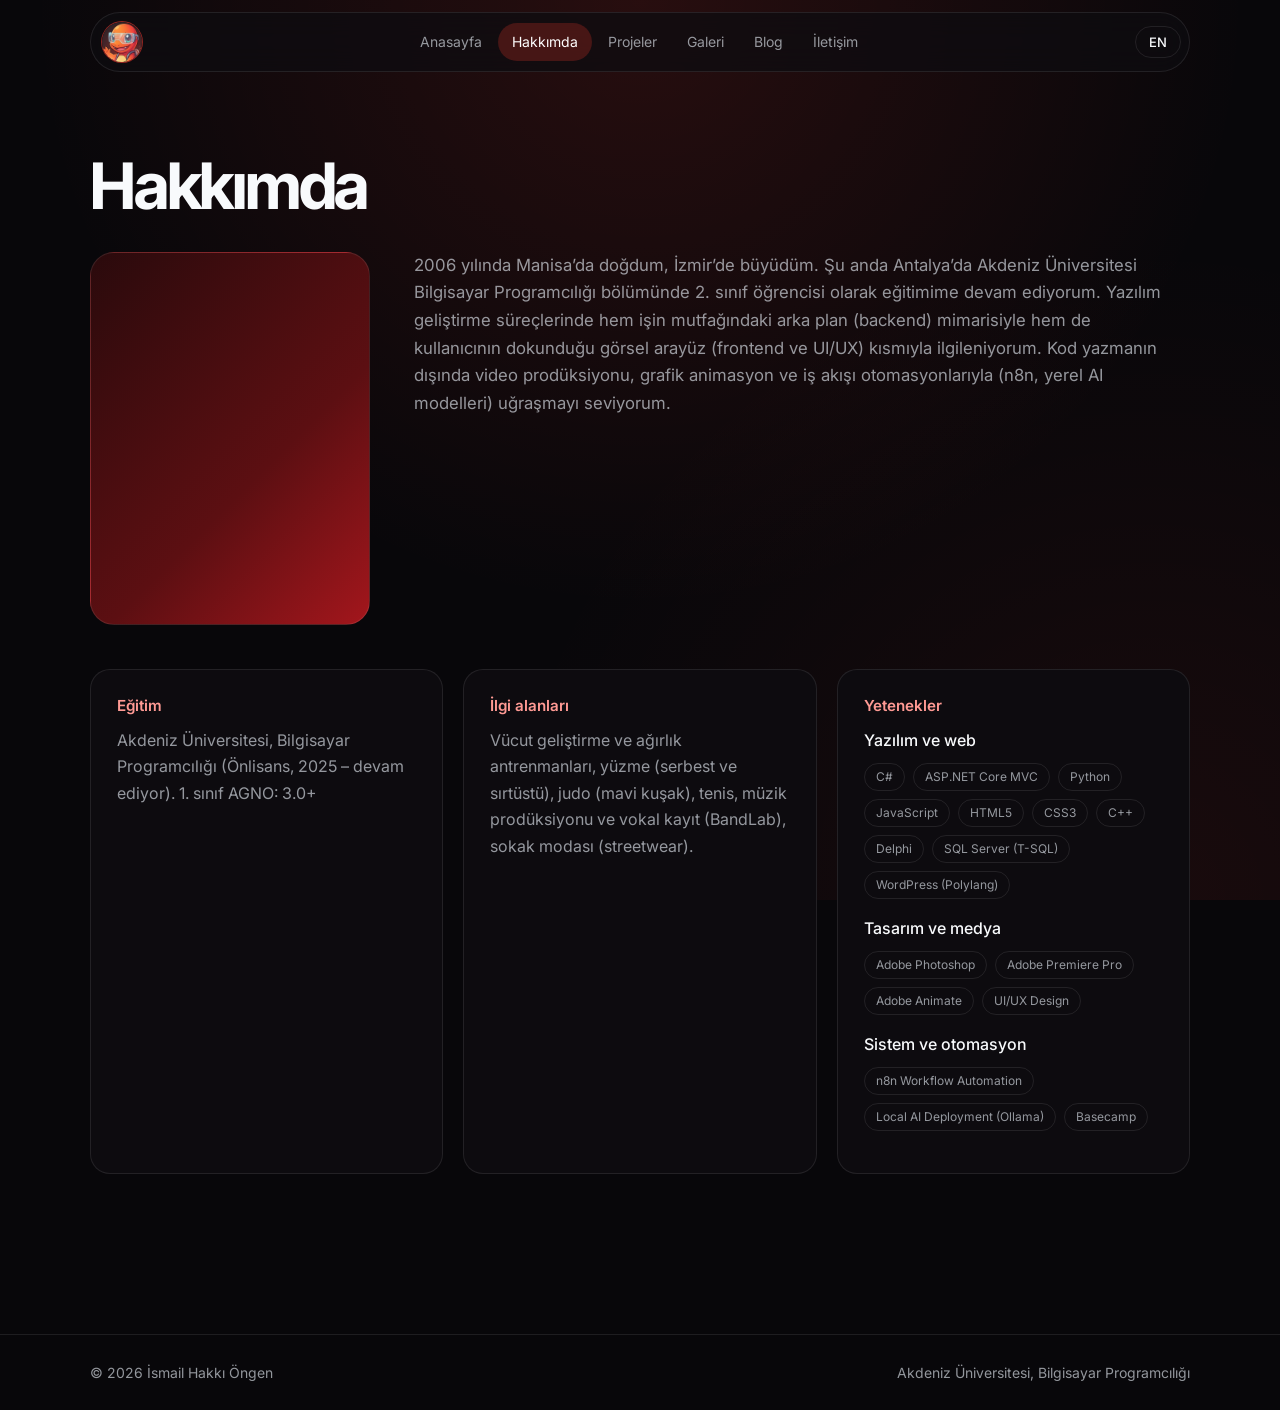
==== about.html @ 9c7e2ed2 "pushupdate" ====
<!DOCTYPE html><html lang="tr"><head><meta charset="utf-8"><meta name="viewport" content="width=device-width,initial-scale=1"><title data-en="About | İsmail Hakkı Öngen">Hakkımda | İsmail Hakkı Öngen</title><link rel="preconnect" href="https://fonts.googleapis.com"><link rel="preconnect" href="https://fonts.gstatic.com" crossorigin><link href="https://fonts.googleapis.com/css2?family=Inter+Tight:wght@500;600;700&family=Inter:wght@400;500;600&display=swap" rel="stylesheet"><meta name="theme-color" content="#08070a"><meta name="description" content="İsmail Hakkı Öngen’in özgeçmişi, eğitimi, yetenekleri ve ilgi alanları."><link rel="icon" type="image/png" href="img/logo.png"><link rel="stylesheet" href="style.css"><script src="config.js" defer></script><script src="render.js" defer></script><script src="cms.js" defer></script><script src="app.js" defer></script></head><body>
<main><section class="head wrap"><h1 data-en="About me">Hakkımda</h1></section>
<section class="wrap"><div class="about">
<div class="ph photo"><img src="img/vesikalik.jpg" alt="İsmail Hakkı Öngen" onerror="this.remove()"></div>
<div><p class="txt" data-en="Born in Manisa in 2006 and raised in İzmir, I am currently a 2nd-year Computer Programming student at Akdeniz University in Antalya. In software development, I focus on both backend system architecture and the visual interfaces (frontend and UI/UX) that users interact with. Beyond coding, I enjoy working on video production, graphic animation, and workflow automation (n8n, local AI models).">2006 yılında Manisa’da doğdum, İzmir’de büyüdüm. Şu anda Antalya’da Akdeniz Üniversitesi Bilgisayar Programcılığı bölümünde 2. sınıf öğrencisi olarak eğitimime devam ediyorum. Yazılım geliştirme süreçlerinde hem işin mutfağındaki arka plan (backend) mimarisiyle hem de kullanıcının dokunduğu görsel arayüz (frontend ve UI/UX) kısmıyla ilgileniyorum. Kod yazmanın dışında video prodüksiyonu, grafik animasyon ve iş akışı otomasyonlarıyla (n8n, yerel AI modelleri) uğraşmayı seviyorum.</p></div></div>
<div class="two">
<div class="box"><h3 data-en="Education">Eğitim</h3><p data-en="Akdeniz University, Computer Programming (Associate Degree, 2025 to present). 1st year GPA: 3.0+">Akdeniz Üniversitesi, Bilgisayar Programcılığı (Önlisans, 2025 – devam ediyor). 1. sınıf AGNO: 3.0+</p></div>
<div class="box"><h3 data-en="Interests">İlgi alanları</h3><p data-en="Bodybuilding and resistance training, swimming (freestyle and backstroke), judo (blue belt), tennis, music production and vocal recording (BandLab), streetwear fashion.">Vücut geliştirme ve ağırlık antrenmanları, yüzme (serbest ve sırtüstü), judo (mavi kuşak), tenis, müzik prodüksiyonu ve vokal kayıt (BandLab), sokak modası (streetwear).</p></div>
<div class="box"><h3 data-en="Skills">Yetenekler</h3>
<p><b data-en="Software and web">Yazılım ve web</b>C#, ASP.NET Core MVC, Python, JavaScript, HTML5, CSS3, C++, Delphi, SQL Server (T-SQL), WordPress (Polylang)</p>
<p><b data-en="Design and media">Tasarım ve medya</b>Adobe Photoshop, Adobe Premiere Pro, Adobe Animate, UI/UX Design</p>
<p><b data-en="Systems and automation">Sistem ve otomasyon</b>n8n Workflow Automation, Local AI Deployment (Ollama), Basecamp</p></div>
</div></section><div class="sec"></div></main></body></html>
---- style.css ----
:root{color-scheme:dark;--bg:#08070a;--panel:#0d0b0f;--line:rgba(255,255,255,.09);--mut:rgba(226,232,240,.64);--ink:#f8fafc;--ac:#ff9a94;--serif:'Inter Tight','Inter',system-ui,sans-serif}
*{box-sizing:border-box;margin:0}
html{scroll-behavior:smooth}
body{background:radial-gradient(circle at 50% 0,rgba(255,59,48,.13),transparent 55%),radial-gradient(circle at 90% 100%,rgba(255,59,48,.07),transparent 45%),var(--bg);background-attachment:fixed;color:var(--ink);font:16px/1.65 Inter,system-ui,sans-serif;-webkit-font-smoothing:antialiased;min-height:100vh;display:flex;flex-direction:column}
main{flex:1}a{color:inherit;text-decoration:none}
:focus-visible{outline:2px solid var(--ac);outline-offset:3px}
.wrap{width:min(1100px,100% - 40px);margin:0 auto}
header{position:fixed;top:calc(12px + env(safe-area-inset-top,0px));left:0;right:0;z-index:30}
.bar{position:relative;display:flex;align-items:center;justify-content:space-between;gap:10px;padding:8px 8px 8px 10px;border:1px solid var(--line);border-radius:99px;background:rgba(14,12,16,.75);backdrop-filter:blur(14px)}
.logo{width:42px;height:42px;border-radius:50%;overflow:hidden;display:block;flex:none;border:1px solid rgba(255,59,48,.55);background:#0d0b0f}.logo img{width:100%;height:100%;object-fit:cover;display:block}
nav{display:flex;gap:2px}
nav a{font-size:14px;padding:7px 14px;border-radius:99px;color:var(--mut)}
nav a:hover{color:#fff}nav a.on{background:rgba(255,59,48,.22);color:#fff}
.lang,.burger{font:500 13px Inter;border:1px solid var(--line);background:transparent;color:var(--ink);padding:7px 13px;border-radius:99px;cursor:pointer}
.lang:hover{border-color:var(--ac)}.burger{display:none}
h1,h2{font-family:var(--serif);font-weight:700;letter-spacing:-.035em;line-height:1.12}
h1{font-size:clamp(2.7rem,7vw,5rem)}h2{font-size:clamp(1.9rem,4vw,2.7rem);font-weight:600;margin-bottom:26px}
.grad{padding:.14em 0 .2em;background:linear-gradient(135deg,#fff 25%,#ff9a94 65%,#ff3b30);-webkit-background-clip:text;background-clip:text;color:transparent}
.hero{position:relative;min-height:100vh;min-height:100svh;display:flex;align-items:center;justify-content:center;text-align:center;overflow:hidden;padding:120px 20px 70px}
.cloak{position:absolute;inset:0;width:100%;height:100%;pointer-events:none;z-index:0}
.hero:before{content:'';position:absolute;inset:0;z-index:1;pointer-events:none;background:radial-gradient(ellipse 52% 46% at 50% 50%,rgba(8,7,10,.9),transparent)}
.hero .in{position:relative;z-index:2;max-width:800px}
.hero h1{margin-bottom:8px;line-height:1.16}
.lead{color:var(--mut);font-size:1.08rem;max-width:56ch;margin:0 auto 14px}.lead.k{color:var(--ink);font-size:1.25rem}
.acts{display:flex;gap:10px;justify-content:center;flex-wrap:wrap;margin-top:26px}
.btn{display:inline-block;padding:11px 22px;border-radius:99px;font:500 14px Inter;border:1px solid var(--line);background:rgba(255,255,255,.04);color:var(--ink);cursor:pointer}
.btn:hover{border-color:var(--ac)}.btn.p{background:#ff3b30;border:0}
.sec{padding:80px 0}.head{padding:150px 0 20px}.head h1{font-size:clamp(2.5rem,6vw,4rem);margin-bottom:10px}.head p{color:var(--mut);max-width:60ch}
.more{display:inline-block;margin-top:20px;color:var(--ac);border-bottom:1px solid rgba(255,154,148,.45)}
.txt{max-width:68ch;color:var(--mut);font-size:1.05rem}
.grid{display:grid;grid-template-columns:repeat(auto-fit,minmax(290px,1fr));gap:20px}
.card{display:block;background:var(--panel);border:1px solid var(--line);border-radius:20px;overflow:hidden;transition:border-color .2s}.card:hover{border-color:rgba(255,59,48,.45)}
.card .b{padding:20px 22px 24px}.card h3{font:600 1.05rem Inter;margin-bottom:6px}.card p{color:var(--mut);font-size:.95rem}
.ph{position:relative;aspect-ratio:16/10;background:linear-gradient(135deg,#2a0a0c,#5c0f12 60%,#a3161c);overflow:hidden}
.ph img{position:absolute;inset:0;width:100%;height:100%;object-fit:cover}
.tag{display:inline-block;font-size:12px;padding:3px 11px;border-radius:99px;border:1px solid var(--line);color:var(--mut);background:none}
.tag.c{color:#ffb3ae;border-color:rgba(255,59,48,.4);background:rgba(255,59,48,.1)}
.about{display:grid;grid-template-columns:280px 1fr;gap:44px;align-items:start}
.photo{aspect-ratio:3/4;border-radius:24px;border:1px solid var(--line)}
.two{display:grid;grid-template-columns:repeat(auto-fit,minmax(300px,1fr));gap:20px;margin-top:44px}
.box{background:var(--panel);border:1px solid var(--line);border-radius:20px;padding:26px}
.box h3{font:600 .95rem Inter;color:var(--ac);margin-bottom:12px}.box p{color:var(--mut);margin-bottom:10px}.box b{color:var(--ink);font-weight:500}
.gal{columns:3 260px;gap:18px}
.gal figure{margin:0 0 18px;break-inside:avoid;background:var(--panel);border:1px solid var(--line);border-radius:20px;overflow:hidden}
.gal .t{aspect-ratio:3/4}.gal figcaption{padding:14px 18px 18px;color:var(--mut);font-size:.95rem}
.fl{display:flex;flex-wrap:wrap;gap:8px;margin:20px 0 30px}.fl .tag{cursor:pointer;font-family:inherit}.fl .tag.on{background:rgba(255,59,48,.25);color:#fff;border-color:var(--ac)}
.post{background:var(--panel);border:1px solid var(--line);border-radius:22px;padding:30px;margin-bottom:20px}
.post h2{font-size:clamp(1.6rem,3.4vw,2.2rem);margin:14px 0 12px}.post p{color:var(--mut);max-width:72ch}.post .tg{margin-top:14px;font-size:.88rem;color:var(--ac)}
.cols{display:grid;grid-template-columns:1fr 1.2fr;gap:40px}
.info p{color:var(--mut);margin-bottom:16px}.info b{display:block;color:var(--ink);font-weight:500}
label{display:block;font-size:14px;color:var(--mut);margin:14px 0 6px}
input,textarea{width:100%;font:inherit;color:var(--ink);background:rgba(255,255,255,.04);border:1px solid var(--line);border-radius:12px;padding:12px 14px}
input:focus,textarea:focus{outline:0;border-color:var(--ac)}textarea{min-height:130px;resize:vertical}
form .btn{margin-top:18px}
iframe{width:100%;height:340px;border:0;border-radius:20px;margin-top:40px;filter:invert(.9) hue-rotate(180deg)}
footer{border-top:1px solid var(--line);padding:26px 0;color:var(--mut);font-size:14px}footer .wrap{display:flex;justify-content:space-between;gap:10px;flex-wrap:wrap}
.chips{display:flex;flex-wrap:wrap;gap:8px;margin-top:10px}.box .chips{margin-bottom:16px}
.note{margin-top:12px;font-size:13px;color:var(--mut)}
.gal figure{cursor:zoom-in}
@media(max-width:820px){nav{display:none;position:absolute;top:calc(100% + 8px);left:0;right:0;flex-direction:column;background:rgba(14,12,16,.97);border:1px solid var(--line);border-radius:20px;padding:10px}nav.o{display:flex}.burger{display:inline-block}.about,.cols{grid-template-columns:1fr}.photo{max-width:260px}.sec{padding:56px 0}}
@media(prefers-reduced-motion:reduce){html{scroll-behavior:auto}}

html{-webkit-text-size-adjust:100%}img{display:block}::selection{background:#ff3b30;color:#fff}
.logo{flex:none}
.skip{position:absolute;left:-9999px;top:8px;z-index:70}.skip:focus{left:12px;background:#ff3b30;color:#fff;padding:8px 16px;border-radius:99px}
a.card:hover{border-color:rgba(255,59,48,.5)}
.tags{display:flex;flex-wrap:wrap;gap:6px;margin-top:14px}
.lst a{display:flex;justify-content:space-between;align-items:center;gap:14px;padding:16px 4px;border-bottom:1px solid var(--line);font-size:1.05rem}
.lst a:first-child{border-top:1px solid var(--line)}.lst a:hover{color:var(--ac)}
.gal figure:has(img){cursor:zoom-in}
.lb{position:fixed;inset:0;z-index:60;background:rgba(8,7,10,.94);display:flex;flex-direction:column;align-items:center;justify-content:center;gap:14px;padding:24px;cursor:zoom-out}
.lb[hidden]{display:none}.lb img{max-width:100%;max-height:78vh;border-radius:16px}.lb p{color:var(--mut);max-width:60ch;text-align:center}
.status{color:var(--ac);margin-top:12px;min-height:1.6em;font-size:.95rem}
.err{text-align:center;padding:170px 20px 90px}.err h1{margin:8px 0 14px}.err p{color:var(--mut);margin-bottom:24px}
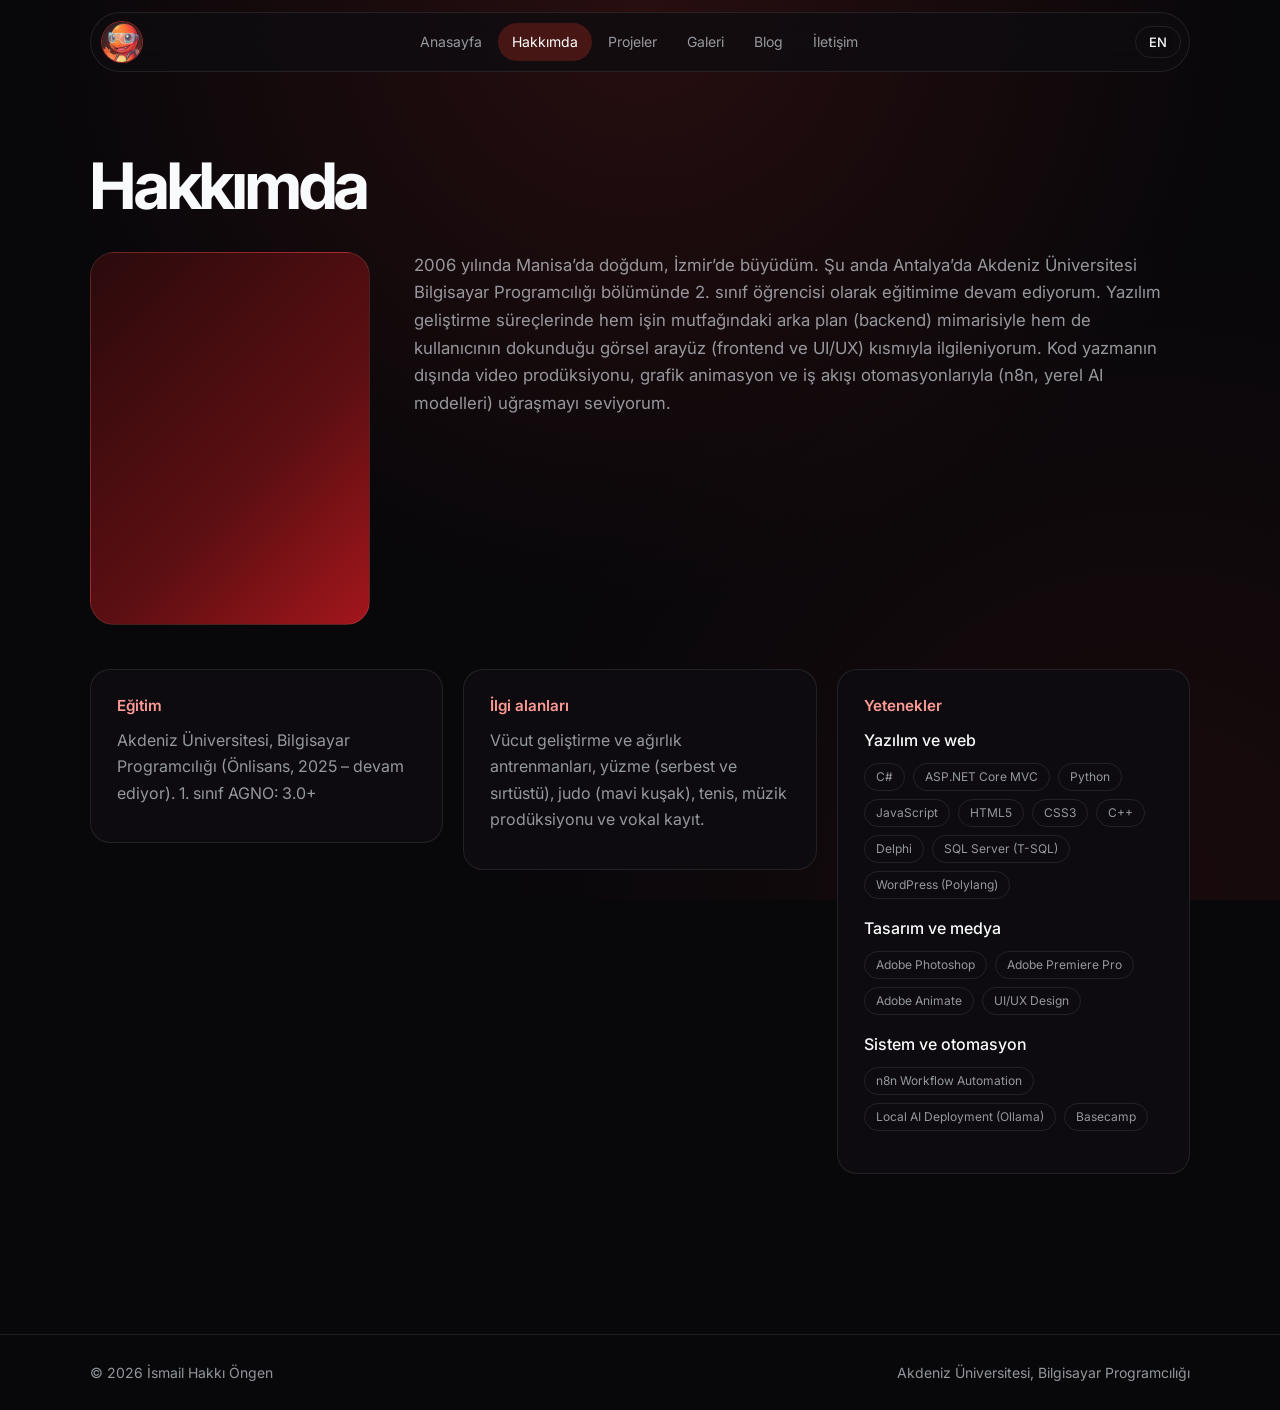
==== commit 3367bdcb: "Blog kategorileri sadeleştirildi, ilgi alanları güncellendi, yeni admin paneli ve mobil düzeltme Co-" ====
--- a/about.html
+++ b/about.html
@@ -5,7 +5,7 @@
 <div><p class="txt" data-en="Born in Manisa in 2006 and raised in İzmir, I am currently a 2nd-year Computer Programming student at Akdeniz University in Antalya. In software development, I focus on both backend system architecture and the visual interfaces (frontend and UI/UX) that users interact with. Beyond coding, I enjoy working on video production, graphic animation, and workflow automation (n8n, local AI models).">2006 yılında Manisa’da doğdum, İzmir’de büyüdüm. Şu anda Antalya’da Akdeniz Üniversitesi Bilgisayar Programcılığı bölümünde 2. sınıf öğrencisi olarak eğitimime devam ediyorum. Yazılım geliştirme süreçlerinde hem işin mutfağındaki arka plan (backend) mimarisiyle hem de kullanıcının dokunduğu görsel arayüz (frontend ve UI/UX) kısmıyla ilgileniyorum. Kod yazmanın dışında video prodüksiyonu, grafik animasyon ve iş akışı otomasyonlarıyla (n8n, yerel AI modelleri) uğraşmayı seviyorum.</p></div></div>
 <div class="two">
 <div class="box"><h3 data-en="Education">Eğitim</h3><p data-en="Akdeniz University, Computer Programming (Associate Degree, 2025 to present). 1st year GPA: 3.0+">Akdeniz Üniversitesi, Bilgisayar Programcılığı (Önlisans, 2025 – devam ediyor). 1. sınıf AGNO: 3.0+</p></div>
-<div class="box"><h3 data-en="Interests">İlgi alanları</h3><p data-en="Bodybuilding and resistance training, swimming (freestyle and backstroke), judo (blue belt), tennis, music production and vocal recording (BandLab), streetwear fashion.">Vücut geliştirme ve ağırlık antrenmanları, yüzme (serbest ve sırtüstü), judo (mavi kuşak), tenis, müzik prodüksiyonu ve vokal kayıt (BandLab), sokak modası (streetwear).</p></div>
+<div class="box"><h3 data-en="Interests">İlgi alanları</h3><p data-en="Bodybuilding and resistance training, swimming (freestyle and backstroke), judo (blue belt), tennis, music production and vocal recording.">Vücut geliştirme ve ağırlık antrenmanları, yüzme (serbest ve sırtüstü), judo (mavi kuşak), tenis, müzik prodüksiyonu ve vokal kayıt.</p></div>
 <div class="box"><h3 data-en="Skills">Yetenekler</h3>
 <p><b data-en="Software and web">Yazılım ve web</b>C#, ASP.NET Core MVC, Python, JavaScript, HTML5, CSS3, C++, Delphi, SQL Server (T-SQL), WordPress (Polylang)</p>
 <p><b data-en="Design and media">Tasarım ve medya</b>Adobe Photoshop, Adobe Premiere Pro, Adobe Animate, UI/UX Design</p>
--- a/style.css
+++ b/style.css
@@ -37,7 +37,7 @@
 .tag.c{color:#ffb3ae;border-color:rgba(255,59,48,.4);background:rgba(255,59,48,.1)}
 .about{display:grid;grid-template-columns:280px 1fr;gap:44px;align-items:start}
 .photo{aspect-ratio:3/4;border-radius:24px;border:1px solid var(--line)}
-.two{display:grid;grid-template-columns:repeat(auto-fit,minmax(300px,1fr));gap:20px;margin-top:44px}
+.two{display:grid;grid-template-columns:repeat(auto-fit,minmax(300px,1fr));gap:20px;margin-top:44px;align-items:start}
 .box{background:var(--panel);border:1px solid var(--line);border-radius:20px;padding:26px}
 .box h3{font:600 .95rem Inter;color:var(--ac);margin-bottom:12px}.box p{color:var(--mut);margin-bottom:10px}.box b{color:var(--ink);font-weight:500}
 .gal{columns:3 260px;gap:18px}
@@ -72,3 +72,4 @@
 .lb[hidden]{display:none}.lb img{max-width:100%;max-height:78vh;border-radius:16px}.lb p{color:var(--mut);max-width:60ch;text-align:center}
 .status{color:var(--ac);margin-top:12px;min-height:1.6em;font-size:.95rem}
 .err{text-align:center;padding:170px 20px 90px}.err h1{margin:8px 0 14px}.err p{color:var(--mut);margin-bottom:24px}
+@media(max-width:700px){.hero:before{background:radial-gradient(ellipse 95% 60% at 50% 50%,rgba(8,7,10,.92),transparent)}.hero{padding:110px 18px 60px}}
